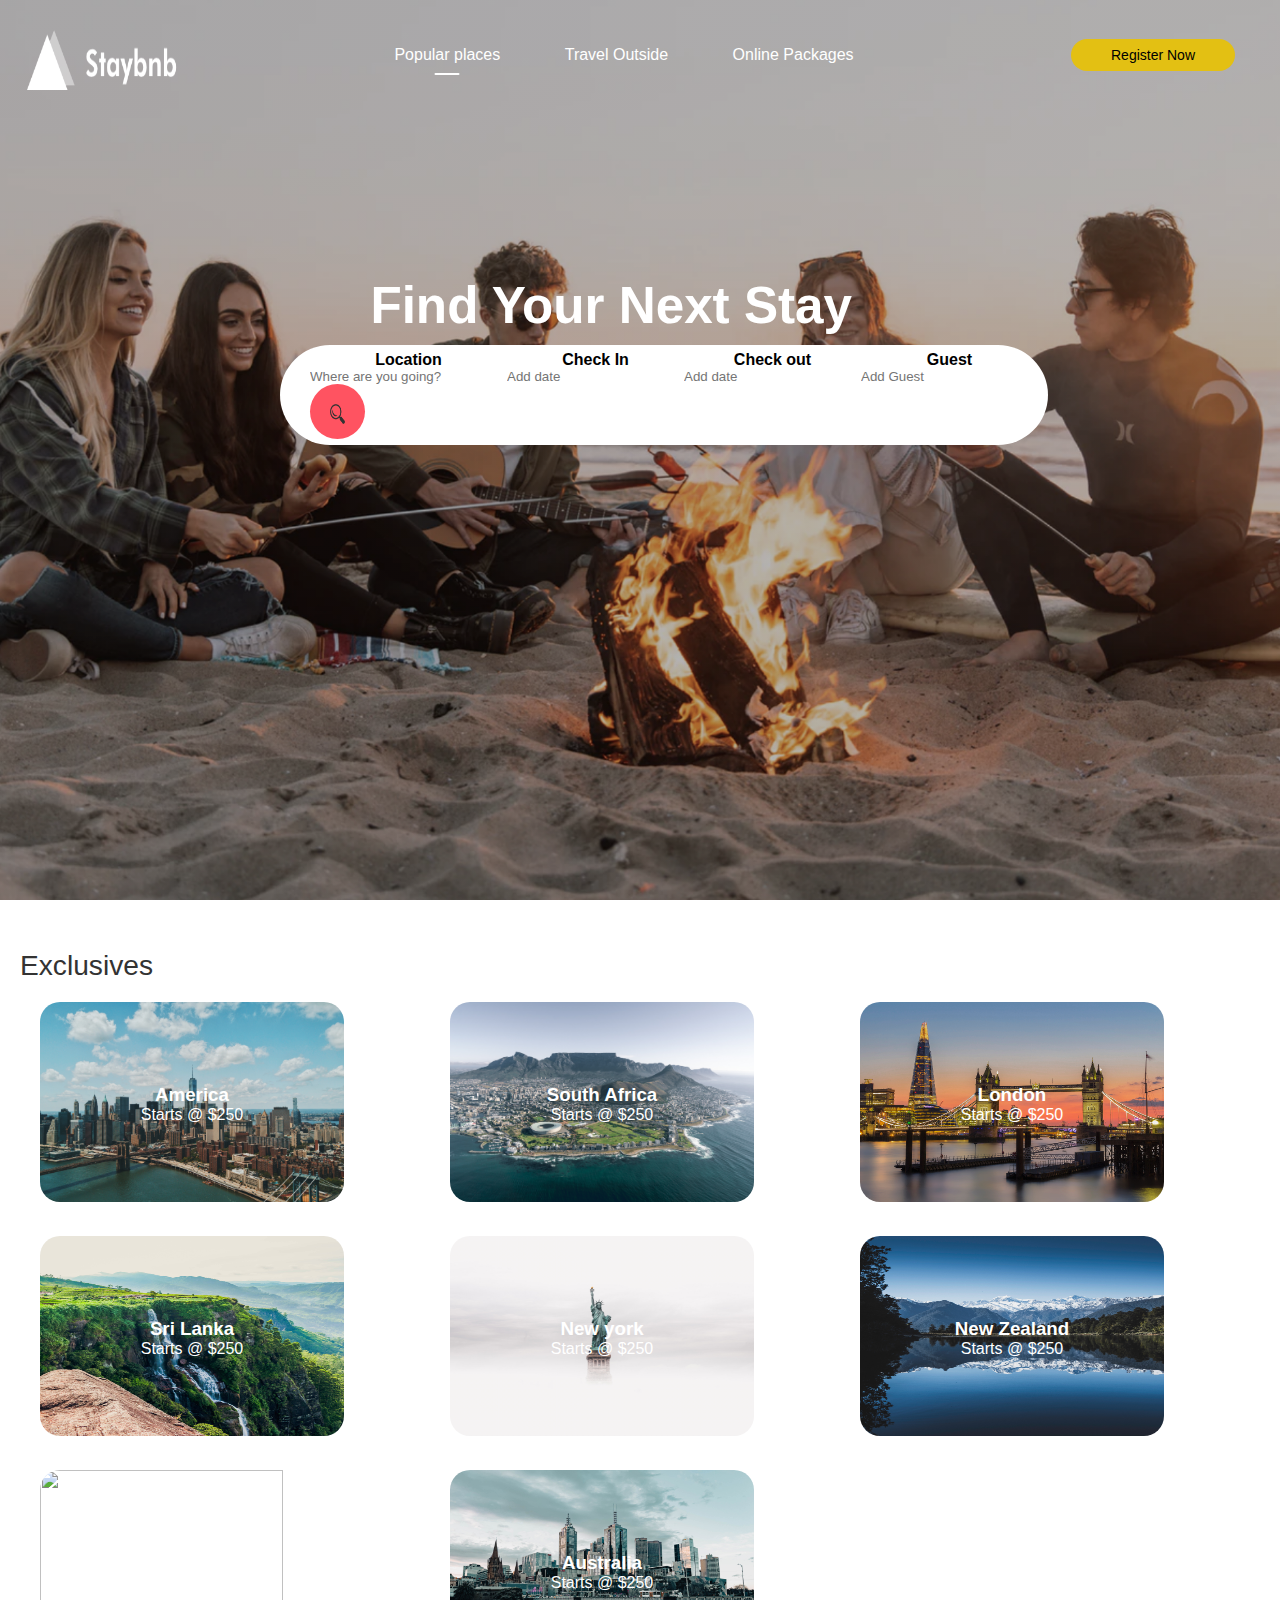
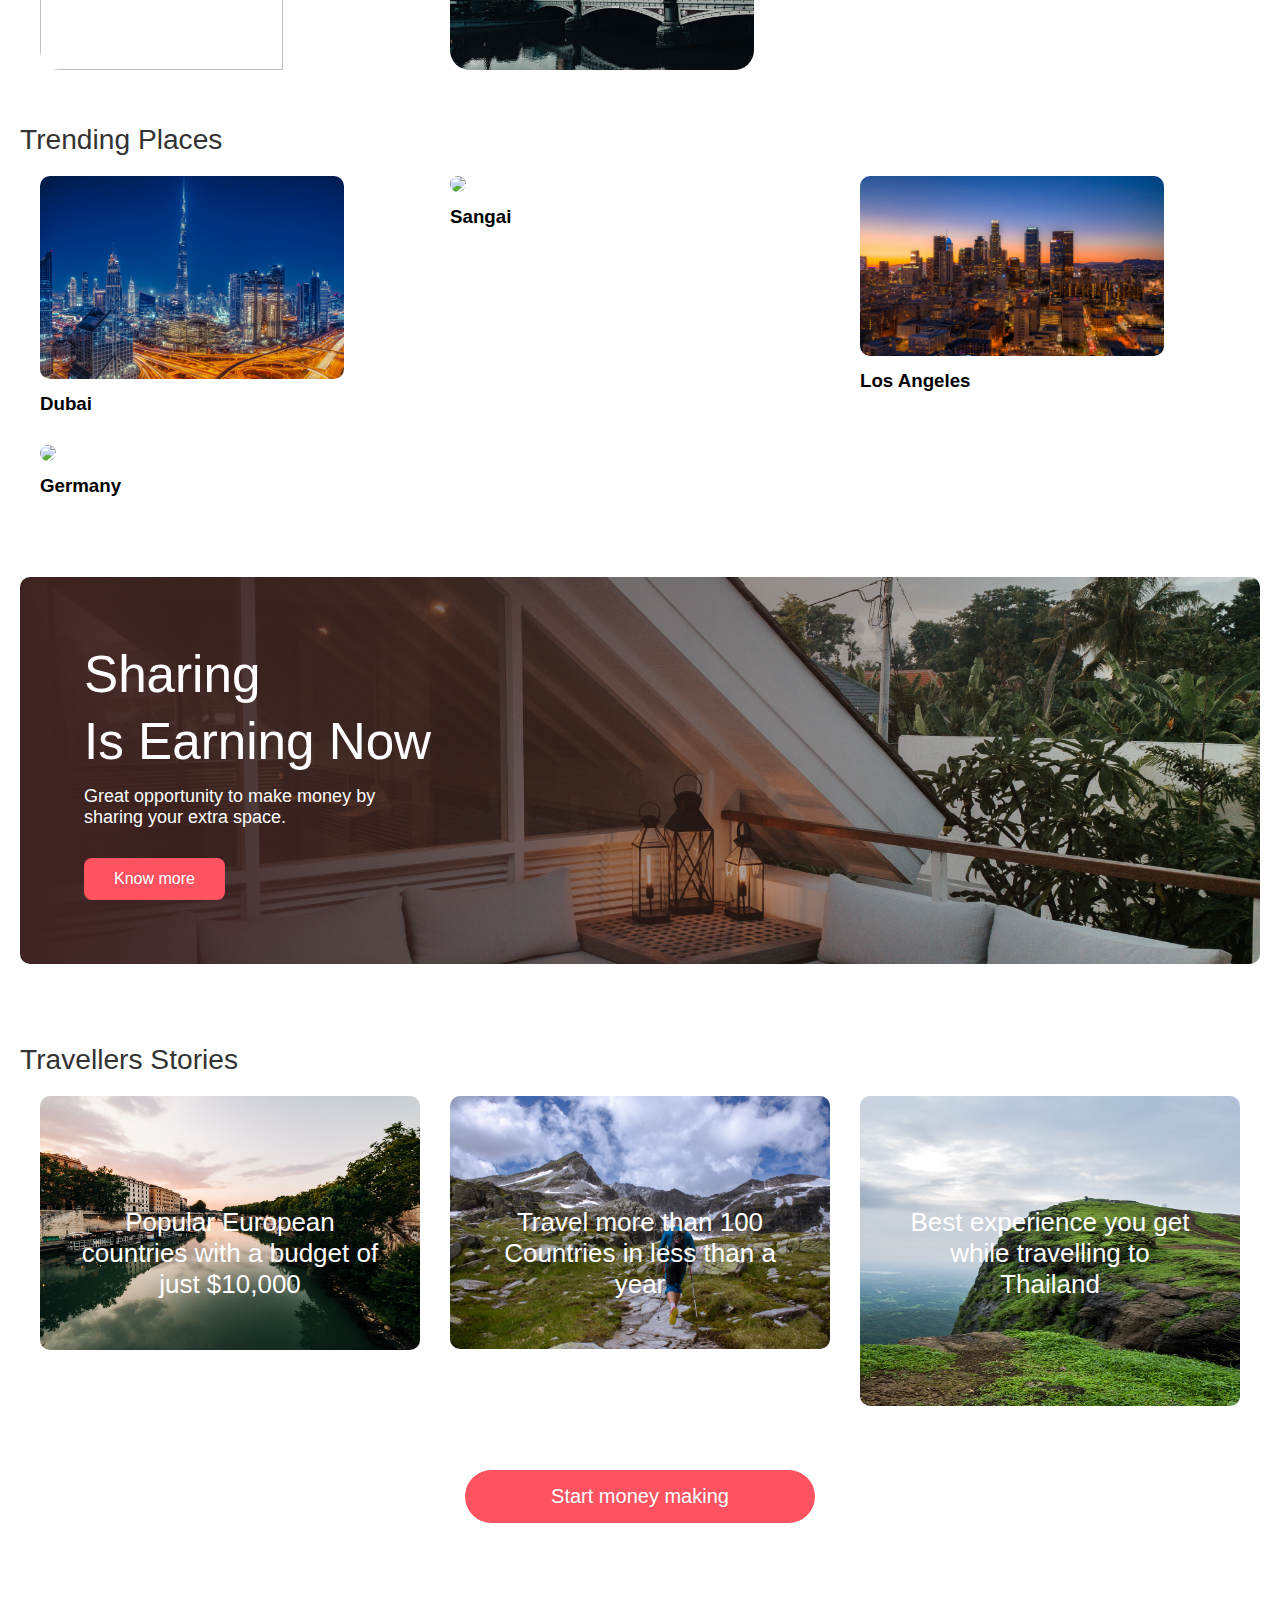
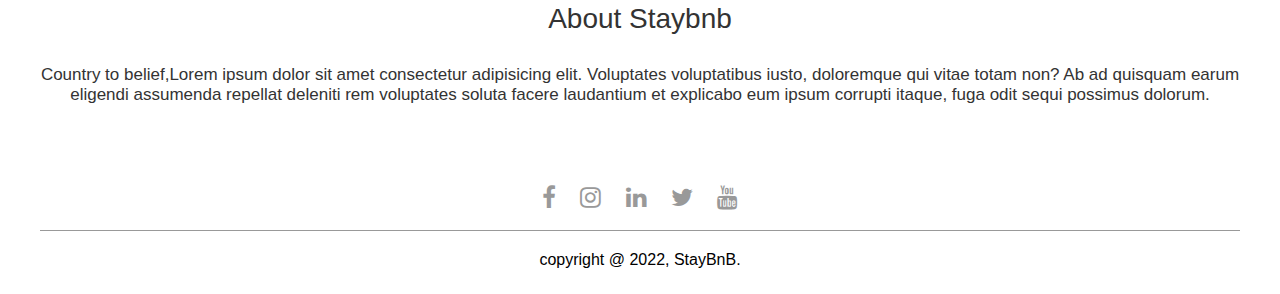
==== index.html @ 5a87d61c "Staybnb" ====
<!DOCTYPE html>
<html lang="en">
<head>
    <meta charset="UTF-8">
    <meta http-equiv="X-UA-Compatible" content="IE=edge">
    <meta name="viewport" content="width=device-width, initial-scale=1.0">
    <link rel="stylesheet" href="https://cdnjs.cloudflare.com/ajax/libs/font-awesome/4.7.0/css/font-awesome.min.css">
    <script src="https://kit.fontawesome.com/33368fab86.js" crossorigin="anonymous"></script>
    <title>Airbnb</title>
    <link rel="stylesheet" href="style.css">
</head>
<body>
      <div class="header">
         <nav id="navBar">
             <img src="images/logo.png" class="logo" width="150" height="60">
             <ul class="nav-links">
                   <li><a href="#" class="active">Popular places</a></li>
                   <li><a href="house.html">Travel Outside</a></li>
                   <li><a href="listing.html">Online Packages</a></li>
             </ul>
             <a href="#" class="register-btn">Register Now</a>
             <i class="fa-solid fa-bars" onclick="togglebtn()"></i>
         </nav>
         <div class="container">
             <h1>Find Your Next Stay</h1>
             <div class="search-bar">
                 <form>
                     <div class="location-input">
                         <label>Location</label>
                         <input type="text" placeholder="Where are you going?">
                     </div>
                     <div>
                        <label>Check In</label>
                        <input type="text" placeholder="Add date">
                    </div>
                    <div>
                        <label>Check out</label>
                        <input type="text" placeholder="Add date">
                    </div>
                    <div>
                        <label>Guest</label>
                        <input type="text" placeholder="Add Guest">
                    </div>
                    <button type="submit"><img src="images/tt.png" width="20" height="20"></button>
                 </form>
             </div>
         </div>
      </div>
      <div class="container">
          <h2 class="sub-title">Exclusives</h2>
          <div class="exclusives">
              <div>
                  <img src="images/A.png" height="200" width="400">
                  <span>
                      <h3>America</h3>
                      <p>Starts @ $250</p>
                  </span>
              </div>
              <div>
                <img src="images/S.png" height="200" width="400">
                <span>
                    <h3>South Africa</h3>
                    <p>Starts @ $250</p>
                </span>
            </div>
            <div>
                <img src="images/L.png" height="200" width="400">
                <span>
                    <h3>London</h3>
                    <p>Starts @ $250</p>
                </span>
            </div>
            <div>
                <img src="images/SL.png" height="200" width="400">
                <span>
                    <h3>Sri Lanka</h3>
                    <p>Starts @ $250</p>
                </span>
            </div>
            <div>
                <img src="images/N.png" height="200" width="400">
                <span>
                    <h3>New york</h3>
                    <p>Starts @ $250</p>
                </span>
            </div>
            <div>
                <img src="images/Z.png" height="200" width="400">
                <span>
                    <h3>New Zealand</h3>
                    <p>Starts @ $250</p>
                </span>
            </div>
            <div>
                <img src="images/C.png" height="200" width="400">
                <span>
                    <h3>Canada</h3>
                    <p>Starts @ $250</p>
                </span>
            </div>
            <div>
                <img src="images/AU.png" height="200" width="400" >
                <span>
                    <h3>Australia</h3>
                    <p>Starts @ $250</p>
                </span>
            </div>
          </div>

          <h2 class="sub-title">Trending Places</h2>
          <div class="trending">
            <div>
                <img src="images/dubai.png"  >
                <h3>Dubai</h3>
            </div>
            <div>
                <img src="images/sangai.png"  >
                <h3>Sangai</h3>
            </div>
            <div>
                <img src="images/loss.png"  height="180">
                <h3>Los Angeles</h3>
            </div>
            <div>
                <img src="images/bankok.png"  >
                <h3>Germany</h3>
            </div>
          </div>


          <div class="cta">
              <h3>Sharing <br>Is Earning Now</h3>
              <p>Great opportunity to make money by <br> sharing your extra space.</p>
              <a href="#" class="cta-btn">Know more</a>
          </div>

          <h2 class="sub-title">Travellers Stories</h2>
          <div class="stories">
                  <div>
                      <img src="images/5.png">
                      <p>Popular European countries with a budget of just $10,000</p>
                  </div>
                  <div>
                      <img src="images/6.png">
                      <p>Travel more than 100 Countries in less than a year</p>
                  </div>
                  <div>
                      <img src="images/7.png" height="310">
                      <p>Best experience you get while travelling to Thailand</p>
                  </div>
        </div>
        <a href="#" class="start-btn">Start money making</a>

        <div class="about-msg">
            <h2>About Staybnb</h2>
            <p>Country to belief,Lorem ipsum dolor sit amet consectetur adipisicing elit. Voluptates voluptatibus iusto, doloremque qui vitae totam non? Ab ad quisquam earum eligendi assumenda repellat deleniti rem voluptates soluta facere laudantium et explicabo eum ipsum corrupti itaque, fuga odit sequi possimus dolorum.</p>
        </div>

        <div class="footer">
            <i class="fa fa-facebook" style="font-size:24px"></i>
            <i class="fa fa-instagram" style="font-size:24px"></i>
            <i class="fa fa-linkedin" style="font-size:24px"></i>
            <i class="fa fa-twitter" style="font-size:24px"></i>
            <i class="fa fa-youtube" style="font-size:24px"></i>
            <hr>
            <p>copyright @ 2022, StayBnB.</p>
            
        </div>
      </div>
      <script>
          var navBar = document.getElementById("navBar");

          function togglebtn(){
              navBar.classList.toggle("hidemenu")
          }
      </script>
</body>
</html>
---- style.css ----
*{
    margin: 0;
    padding: 0;
    box-sizing: border-box;
    font-family: 'poppins',sans-serif;
}
.header{
    min-height: 100vh;
    width: 100%;
    background-image: linear-gradient(rgba(12, 11, 7, 0.3),rgba(8, 7, 5, 0.3)),url(images/pp.png );
    background-size: cover;
    background-position: center;
}
nav{
    display: flex;
    align-items: center;
    justify-content: space-between;
    padding: 20px 7px;
}
.logo{
   width: 150px;
   margin-left: 20px;
   margin-top: 10px;
   cursor: pointer;
}
.nav-links li{
    list-style: none;
    display: inline-block;
    margin: 10px 30px;
}
.nav-links li a{
    text-decoration:  none;
    color: #fff;

}
.register-btn{
    background: rgb(227, 192, 19);
    color: #000;
    padding: 8px 40px;
    margin-right: 3%;
    border-radius: 100px;
    text-decoration: none ;
    font-size: 14px;
}
.contanier{
    padding: 10% 7%;
    margin: 10px 30px 0;
}
.header h1{
    font-size: 4vw;
    font-weight: 600;
    color: #fff;
    text-align: center;
    margin-left: 0.5%;
    margin-right: 5%;
    padding-top: 13%;
}
.search-bar{
    background: #fff ;
    width: 60%;
    margin: 10px   280px 2px ;
    padding: 6px 10px 6px 30px;
    border-radius: 50px;
}
.search-bar form{
    display: flex;
    text-align: center;
    flex-wrap: wrap;
}
.search-bar form input{
    display: block;
    border: 0;
    outline: none;
    background: transparent;
}
.search-bar form button{
    background: #ff5361;
    width: 55px;
    height: 55px;
    border-radius: 50%;
    border: 0;
    outline: none;
    cursor: pointer;
}
.search-bar form button img{
    width: 15px;
    margin-top: 8px;
}
.location-input{
    display: block;
    flex: 1;
}
.search-bar form label{
    display: block;
    font-weight: 600;
}


.sub-title{
    margin: 50px 20px 20px;
    font-size: 2.2vw;
    font-weight: 500;
    color: #333;
}
.exclusives{
    display: grid;
    margin: 0 40px 0;
    grid-template-columns: repeat(auto-fit, minmax(300px , 1fr));
    grid-gap: 30px;
}
.exclusives div img{
    width: 80%;
    border-radius: 20px;
}
.exclusives div{
    position: relative;
}
.exclusives div span{
    position: absolute;
    top: 50%;
    left: 40%;
    transform: translate(-50%,-50%);
    text-align: center;
    color: #fff;
}



.trending{
    display: grid;
    margin: 0 40px 0;
    grid-template-columns: repeat(auto-fit, minmax(300px , 1fr));
    grid-gap: 30px;
    margin-bottom: 30px;
}
.trending div img{
    width: 80%;
    border-radius: 10px;
}
.trending h3{
    font-weight: 600;
    margin-top: 10px;
}


.cta{
    margin: 80px 20px;
    background-image: linear-gradient(to right, #3f2321, transparent),url(images/1.png);
    background-size: cover;
    background-position: center;
    border-radius: 10px;
    padding: 5%;
    color: #fff;
}
.cta h3{
    font-size: 4vw;
    line-height: 5.3vw;
    font-weight: 500;
}
.cta p{
    font-size: 18px;
    margin: 10px 0;
}
.cta-btn{
    background: #ff5361;
    color: #fff;
    text-decoration: none;
    padding: 12px 30px;
    border-radius: 8px;
    margin-top: 20px;
    display: inline-block;
}

.stories{
   display: grid;
   margin: 0 40px 0;
   grid-template-columns: repeat(auto-fit, minmax(300px , 1fr));
   grid-gap: 30px;
   margin-bottom: 30px;
}

.stories div img{
    width: 100%;
    border-radius: 10px;
}
.stories div{
    position: relative;
    text-align: center;
}
.stories p{
    width: 80%;
    position: absolute;
    top: 50%;
    left: 50%;
    transform: translate(-50%,-50%);
    color: #fff;
    font-size: 26px;
}


.start-btn{
    text-decoration: none;
    background: #ff5361;
    color: #fff;
    width: 80%;
    max-width: 350px;
    display: block;
    text-align: center;
    margin: 60px auto;
    padding: 15px;
    border-radius: 30px;
    font-size: 20px;

}

.about-msg{
    text-align: center;
    margin: 80px 40px 0;
    color: #333;
    font-size: 17px;
}
.about-msg h2{
    font-size: 28px;
    margin-bottom: 30px;
    font-weight: 500;
}

.footer{
    margin: 80px 40px 10px;
    text-align: center;
}
.footer i {
    text-decoration: none;
    color: #999;
    font-size: 22px;
    margin: 0 10px;
}
.footer hr{
    background: #999;
    height: 1px;
    width: 100%;
    border: 0;
    margin: 20px 0;
}
.footer p{
    padding-bottom: 15px;
}

.active{
    position: relative;
}
.active::after{
    content: '';
    background: #fff;
    width: 25px;
    height: 2px;
    position: absolute;
    left: 50%;
    transform: translateX(-50%);
    bottom: -12px;
    border-radius: 2px;
}

nav .fa-bars{
    display: none;
}
@media only screen and (max-width: 700px) {

    .logo{
        position: fixed;
        top: 4%;
        left: 7%;
    }
    nav{
        position: fixed;
        top: 0;
        z-index: 100;
        display: inline-block;
        width: 100%;
        padding: 100px 7% 0;
        background: #000;
        text-align: right;
        max-height: 100px;
        overflow: hidden;
        transition: max-height 0.5s;

    }
    nav .nav-links li{
        margin: 10px 0;
        display: block;
    }
    .register-btn{
        margin: 15px 0 30px;
        display: inline-block;
    }
    nav .fa-bars{
        display: block;
        position: fixed;
        top: 4%;
        right: 7%;
        color: #fff;
        font-size: 28px;
    }
    .active::after{
        left: -40%;
        transform: translate(0, 50%);
        bottom: 50%;
    }
    .hidemenu{
        max-height: 300px;
    }
    .header h1{
        padding-top: 200px;
        font-size: 7vw;
    }
    .search-bar{
        margin: 10px ;
        margin-left: 90px;
        margin-right: 20px;
        width: 60%;
        padding: 20px 10px 30px;
        border-radius: 5px;
        position: relative;
    }
    .search-bar form{
        display: block;
    }
    .search-bar form input{
        border-bottom: 1px solid #ddd;
        width: 100%;
        margin-bottom: 20px;
        margin-top: 10px;
        padding-bottom: 10px;
    }
    .search-bar form button{
        position: absolute;
        bottom: 0;
        left: 50%;
        transform: translate(-50%, 50%);
    }
    .sub-title{
        font-size: 6vw;
    }
    .cta{
        padding: 15% 5%;
    }
    .cta h3{
        font-size: 7vw;
        line-height: 8vw;
    }
    .cta p{
        font-size: 14px;
    }
    .cta-btn{
        padding: 6px 15px;
        border-radius: 4px;
        margin-top: 10px;
        font-size: 14px;
    }
    .about-msg{
        font-size: 15px;
    }
}




.navbar-white{
    background: #fff;
    box-shadow: 0 5px 10px rgba(0,0,0,0.05);
}

.navbar-white .nav-links li a{
    color: #000;
}

.navbar-white .register-btn{
    background: #ff5361;
    color: #fff;
}
nav.navbar-white .logo{
    width: 150px;
    margin-left: 20px;
    margin-top: 10px;
    cursor: pointer;
 }
 nav.navbar-white .fa-bars{
     color: #000;
 }
 .navbar-white .active::after{
     background: #ff5361;
 }

 .list-container{
     width: 80%;
     margin-top: 50px;
     margin-left: 80px;
     display: flex;
     flex-wrap: wrap;
     justify-content: space-between;
 }
 .left-col{
     flex-basis: 70%;
 }
 .right-col{
    flex-basis: 25%;
}
.left-col h1{
    color: #333;
    font-weight: 600;
    margin-bottom: 30px;
}
.house{
    display: flex;
    justify-content: space-between;
    flex-wrap: wrap;
    padding: 30px 0;
    border-top: 1px solid #ccc;
}
.house-img{
    flex-basis: 40%;
}
.house-info{
    flex-basis: 58%;
    color: #555;
}
.house-img img{
    width: 100%;
    border-radius: 12px;
}
.house-info h3{
    font-weight: 600;
    color: #333;
    font-size: 22px;
    margin: 4px 0;
}
.house-info i{
    color: #ff5361;
    font-size: 18px;
    margin: 10px 1px;
}
.house-price{
    text-align: right;
}
.house-price h4{
    font-size: 20px;
}
.house-price h4 span{
    font-size: 16px;
    font-weight: 500;
}
.sidebar{
    border: 1px solid #999;
    padding: 20px 30px;
    margin-top: 30px;
}
.sidebar h2{
    font-weight: 500;
}
.sidebar h3{
    font-weight: 500;
    margin: 20px 0 10px;
}
.filter{
    display: flex;
    align-items: center;
    color: #555;
    margin-bottom: 10px;
}
.filter p{
    flex: 1;
}
.filter input{
    margin-right: 15px;
    cursor: pointer;
}
.sidebar-link{
    text-align: right;
    margin: 20px 0;
}
.sidebar-link a{
    text-decoration: none;
}
.pagination{
    display: flex;
    align-items: center;
    justify-content: center;
    margin: 40px 0;
}
.pagination img{
     width: 15px;
     margin: 10px 20px;
}
.right-arrow{
    transform: rotate(180deg);
}
.pagination span{
    margin: 10px 8px;
    width: 40px;
    height: 40px;
    line-height: 40px;
    text-align: center;
    border-radius: 50%;
    cursor: pointer;
}
.pagination .current{
    background: #333;
    color: #fff;
}


@media only screen and (max-width: 700px){
    .list-container{
        margin-top: 150px;
    }
    .left-col .right-col .house-img .house-info{
        flex-basis: 100%;
    }
    .left-col h1{
        font-size: 22px;
    }
    .house-info h3{
        font-size: 18px;
    }
    .house-info i{
        font-size: 16px;
    }
    .pagination span{
        margin: 10px 2px;
        width: 30px;
        height: 30px;
        line-height: 30px;
        font-size: 12px;
    }
}



.house-details{
    padding: 0 12%;
}
.house-title{
    margin-top: 50px;
}
.house-title h1{
    font-weight: 600;
}
.house-title .row{
    display: flex;
    flex-wrap: wrap;
    align-items: center;
    margin: 10px 0;
}
.house-title span{
    margin: 0 20px;
}
.house-title i{
    color: #ff5361;
    font-size: 14px;
}
.gallery{
    display: grid;
    grid-gap: 10px;
    grid-template-areas: 'first first . .' 'first first . .';
    margin: 20px 0;
}
.gallery div img{
    width: 100%;
    display: block;
    border-radius: 10px;
}
.gallery-img-1{
    grid-area: first;
}
.small-details h2{
    font-weight: 500;
}
.small-details h4{
    text-align: right;
    font-size: 22px;
}
.line{
    border: 0;
    height: 1px;
    background: #ccc;
    width: 100%;
    max-width: 800px;
    margin: 20px 0 50px;
}
.check-form{
    margin-top: 30px 0;
    background: #fff;
    box-shadow: 0 0 30px rgba(0,0,0,0.3);
    border-radius: 8px;
    display: flex;
    flex-wrap: wrap;
    align-items: center;
    padding: 10px 50px;
}
.check-form label{
    display: block;
}
.check-form div{
    padding: 20px;
}
.check-form input{
    background: transparent;
    border: 0;
    outline: none;
}
.check-form button{
    background: #ff5361;
    border: 0;
    outline: none;
    color: #fff;
    padding: 18px;
    width: 330px;
    border-radius: 8px;
    font-size: 16px;
}
.guest-field{
    flex: 1;
}
.details-list{
    list-style: none;
    margin: 50px 0;
}
.details-list li{
    margin-left: 50px;
    font-size: 20px;
    font-weight: 500;
    margin-bottom: 20px;
    color: #555;
    position: relative;
}
.details-list li span{
    display: block;
    font-weight: 400;
    font-size: 16px;
}
.details-list li i{
    position: absolute;
    top: 5px;
    left: -40px;
}
.home-desc{
    max-width: 700px;
    margin-bottom: 50px;
}
.map iframe{
    width: 100%;
    margin-bottom: 30px;
}
.map h3{
    font-size: 26px;
    font-weight: 500;
    margin-bottom: 30px;
}
.map b{
    display: block;
    margin-bottom: 16px ;
}
.host{
    display: flex;
    align-items: center;
}
.host img{
    width: 10%;
    border-radius: 50%;
    margin-right: 30px;
}
.host h2{
    margin-bottom: 10px;
    font-weight: 500;
}
.host i{
    color: #ff5361;
}
.contact{
    display: inline-block;
    margin: 40px 0 40px 120px;
    text-decoration: none;
    color: #555;
    padding: 15px 50px;
    border: 1px solid #ff5361;
    border-radius: 8px;
}


@media only screen and (max-width: 700px){
    .house-details{
        margin-top: 150px;
    }
    .row p{
        margin-top: 10px;
    }
    .gallery{
        grid-template-areas: 'first first' '. .' '. .';
    }
    .small-details h2{
        font-size: 20px;
        margin-top: 24px;
    }
    .small-details h4{
        text-align: left;
        margin: 10px 0;
        font-size: 18px;
    }
    .check-form{
        padding: 10px 30px;
    }
    .check-form div{
        padding: 20px 0;
        width: 100%;
    }
    .check-form input{ 
        border-bottom: 1px solid #ccc;
        width: 100%;
        padding-bottom: 5px;
    }
    .check-form button{
        font-size: 14px;
        margin-top: 10px;
        margin-bottom: 15px;
        border-radius: 4px;
    }
    .host{
        display: block;
        line-height: 28px;
    }
    .host img{
        width: 40%;
    }
    .contact{
       margin: 40px 0;
    }
}
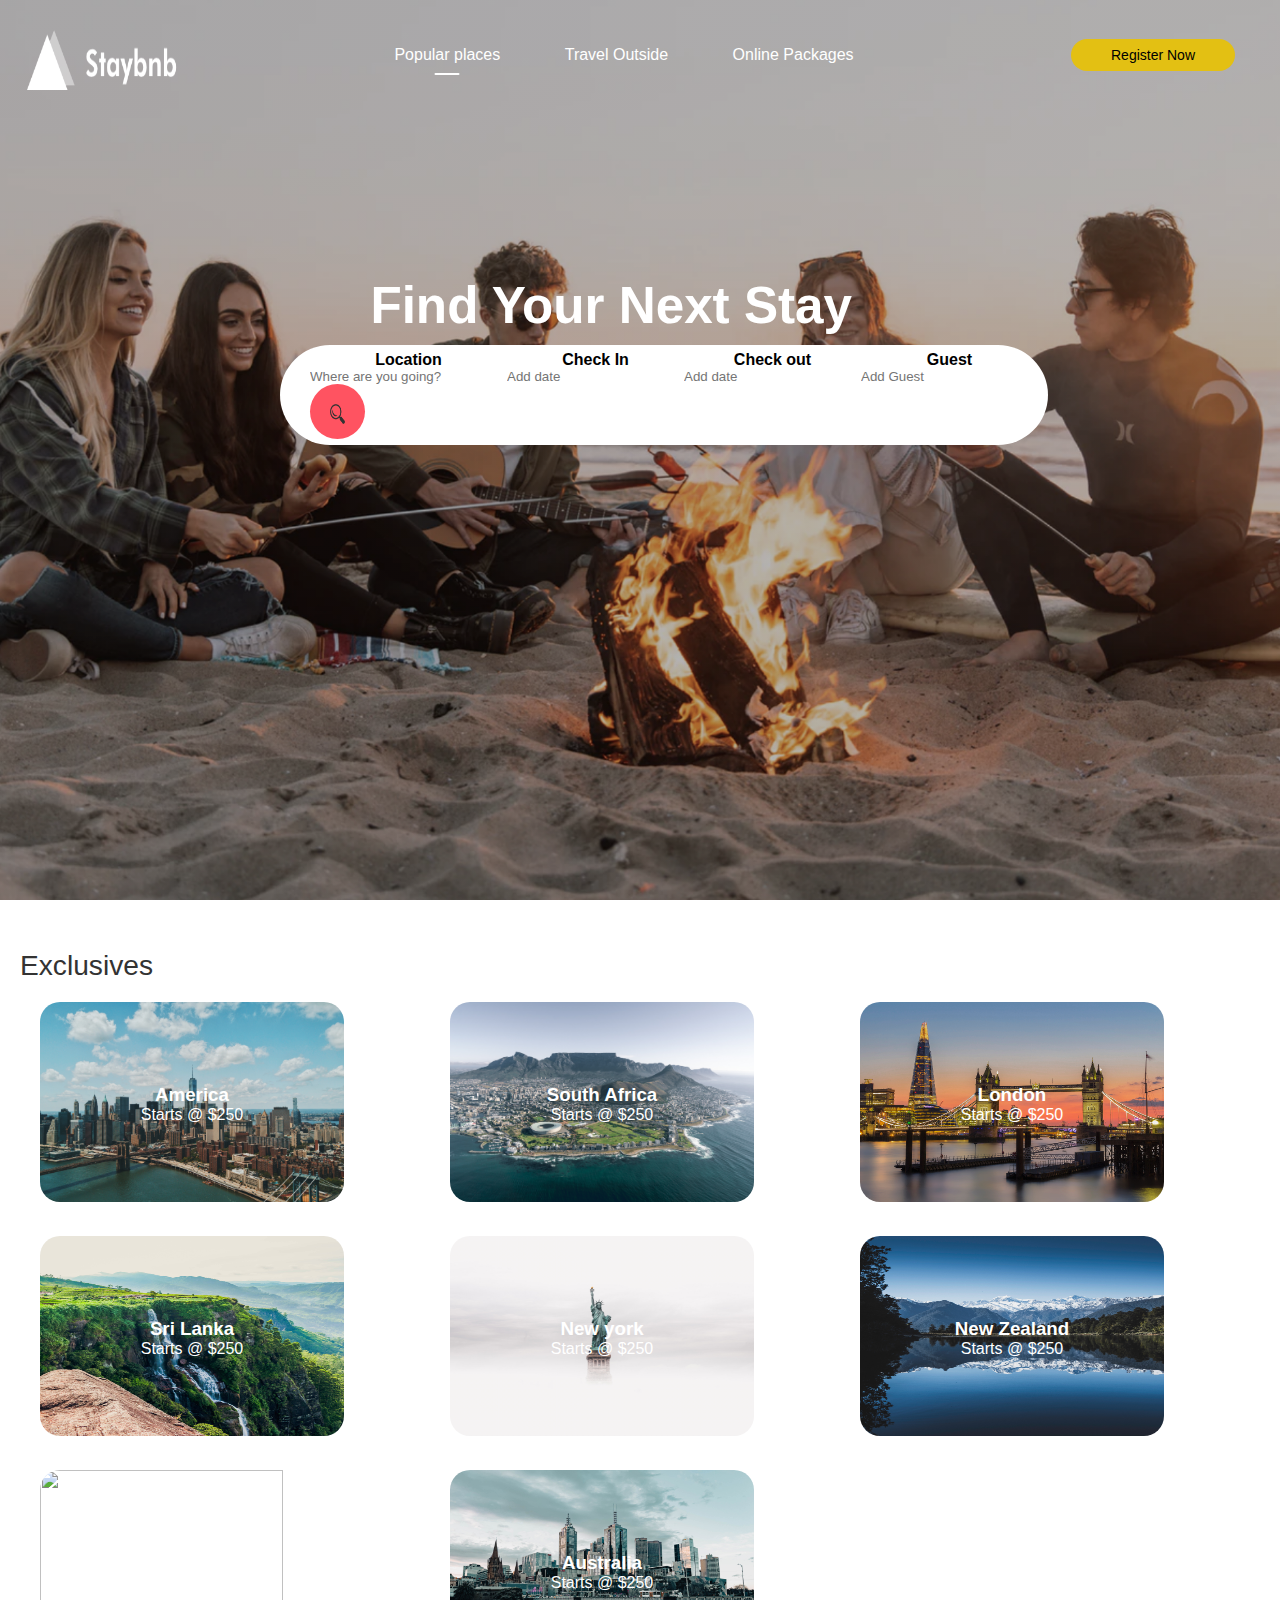
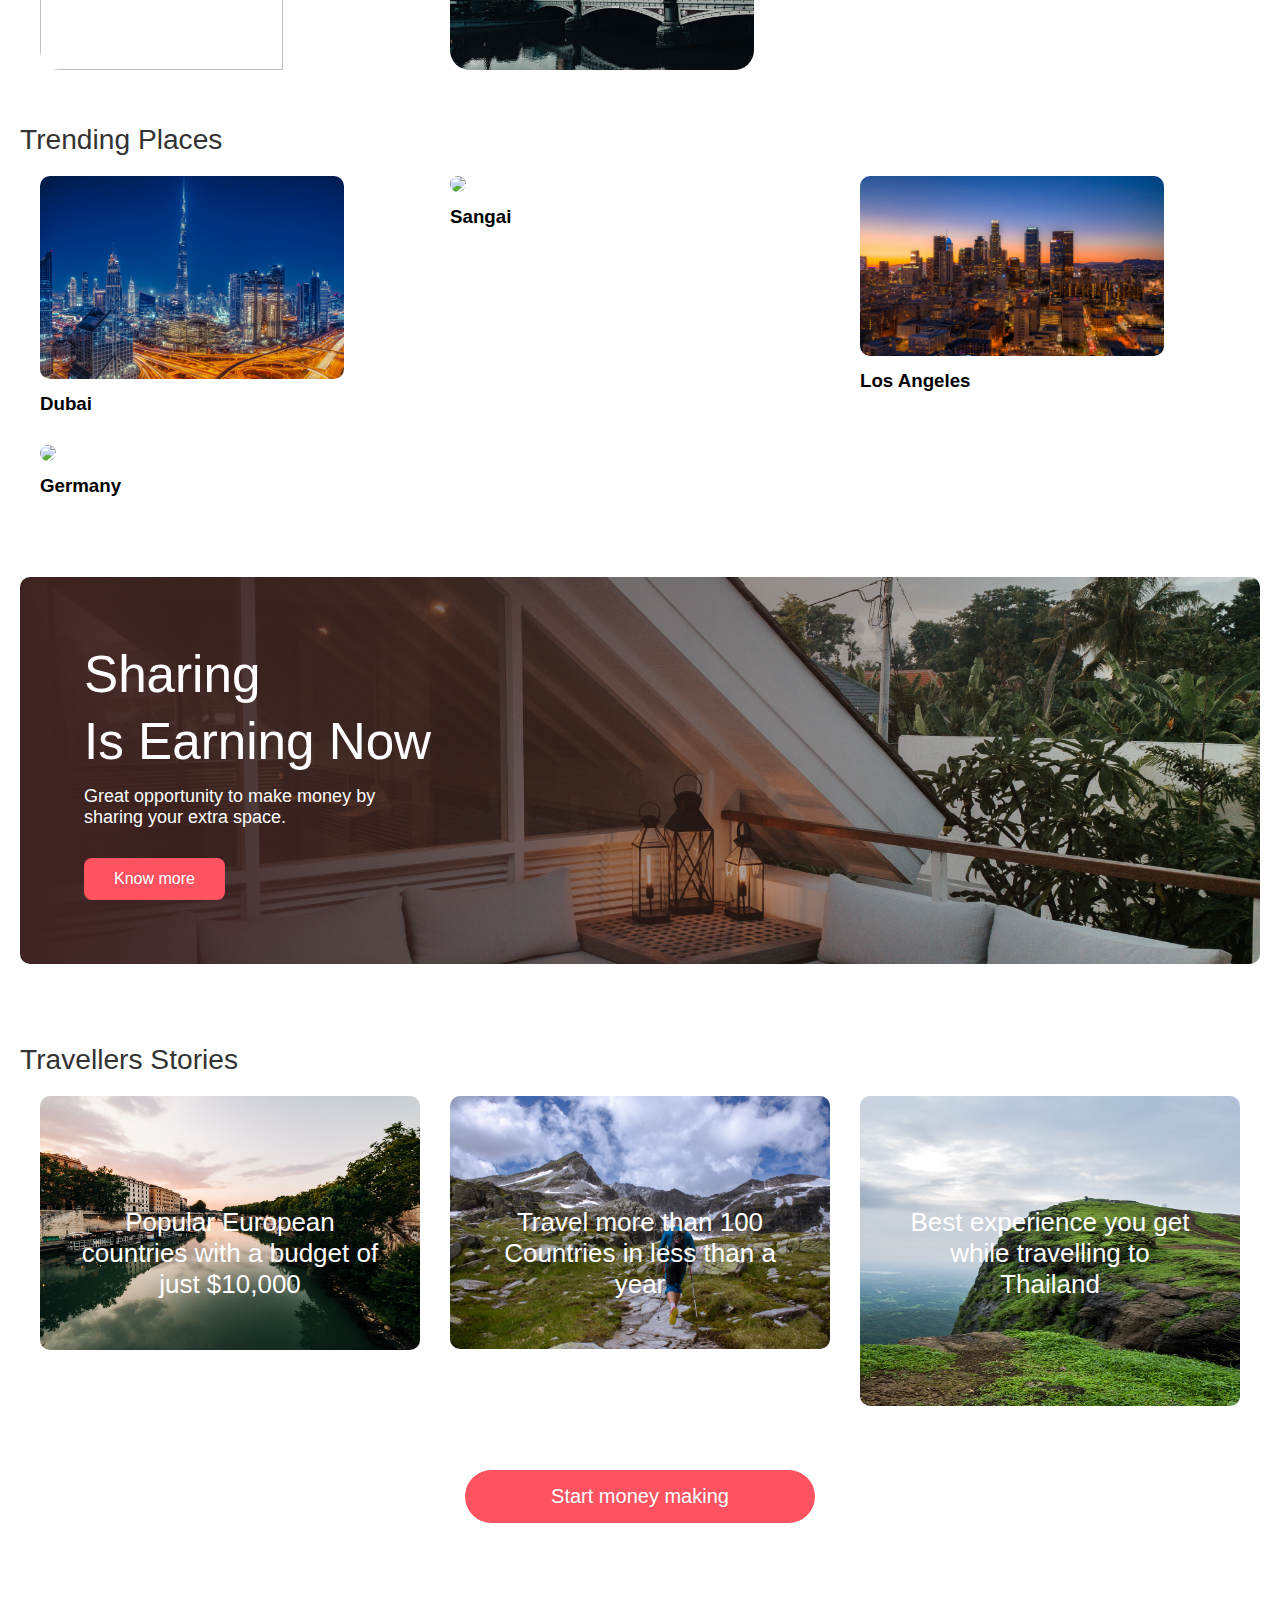
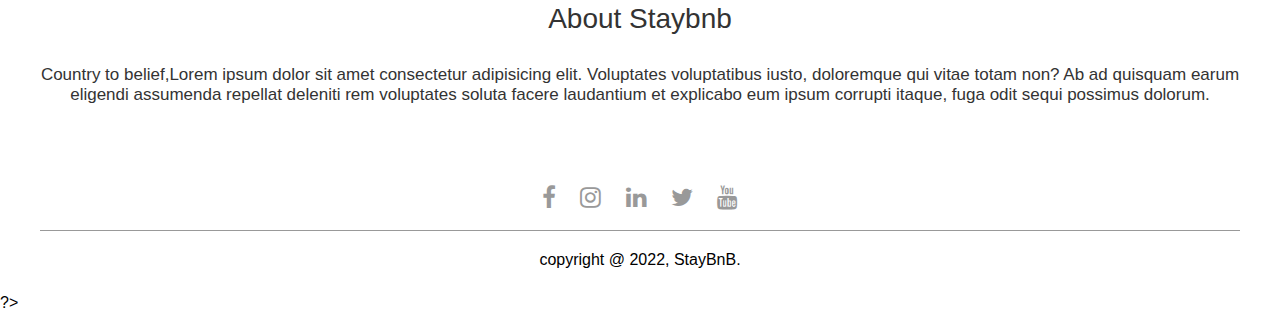
==== commit a3d64fb6: "Update index.html" ====
--- a/index.html
+++ b/index.html
@@ -9,6 +9,7 @@
     <title>Airbnb</title>
     <link rel="stylesheet" href="style.css">
 </head>
+ <?php
 <body>
       <div class="header">
          <nav id="navBar">
@@ -175,4 +176,5 @@
           }
       </script>
 </body>
-</html>+?>
+</html>
